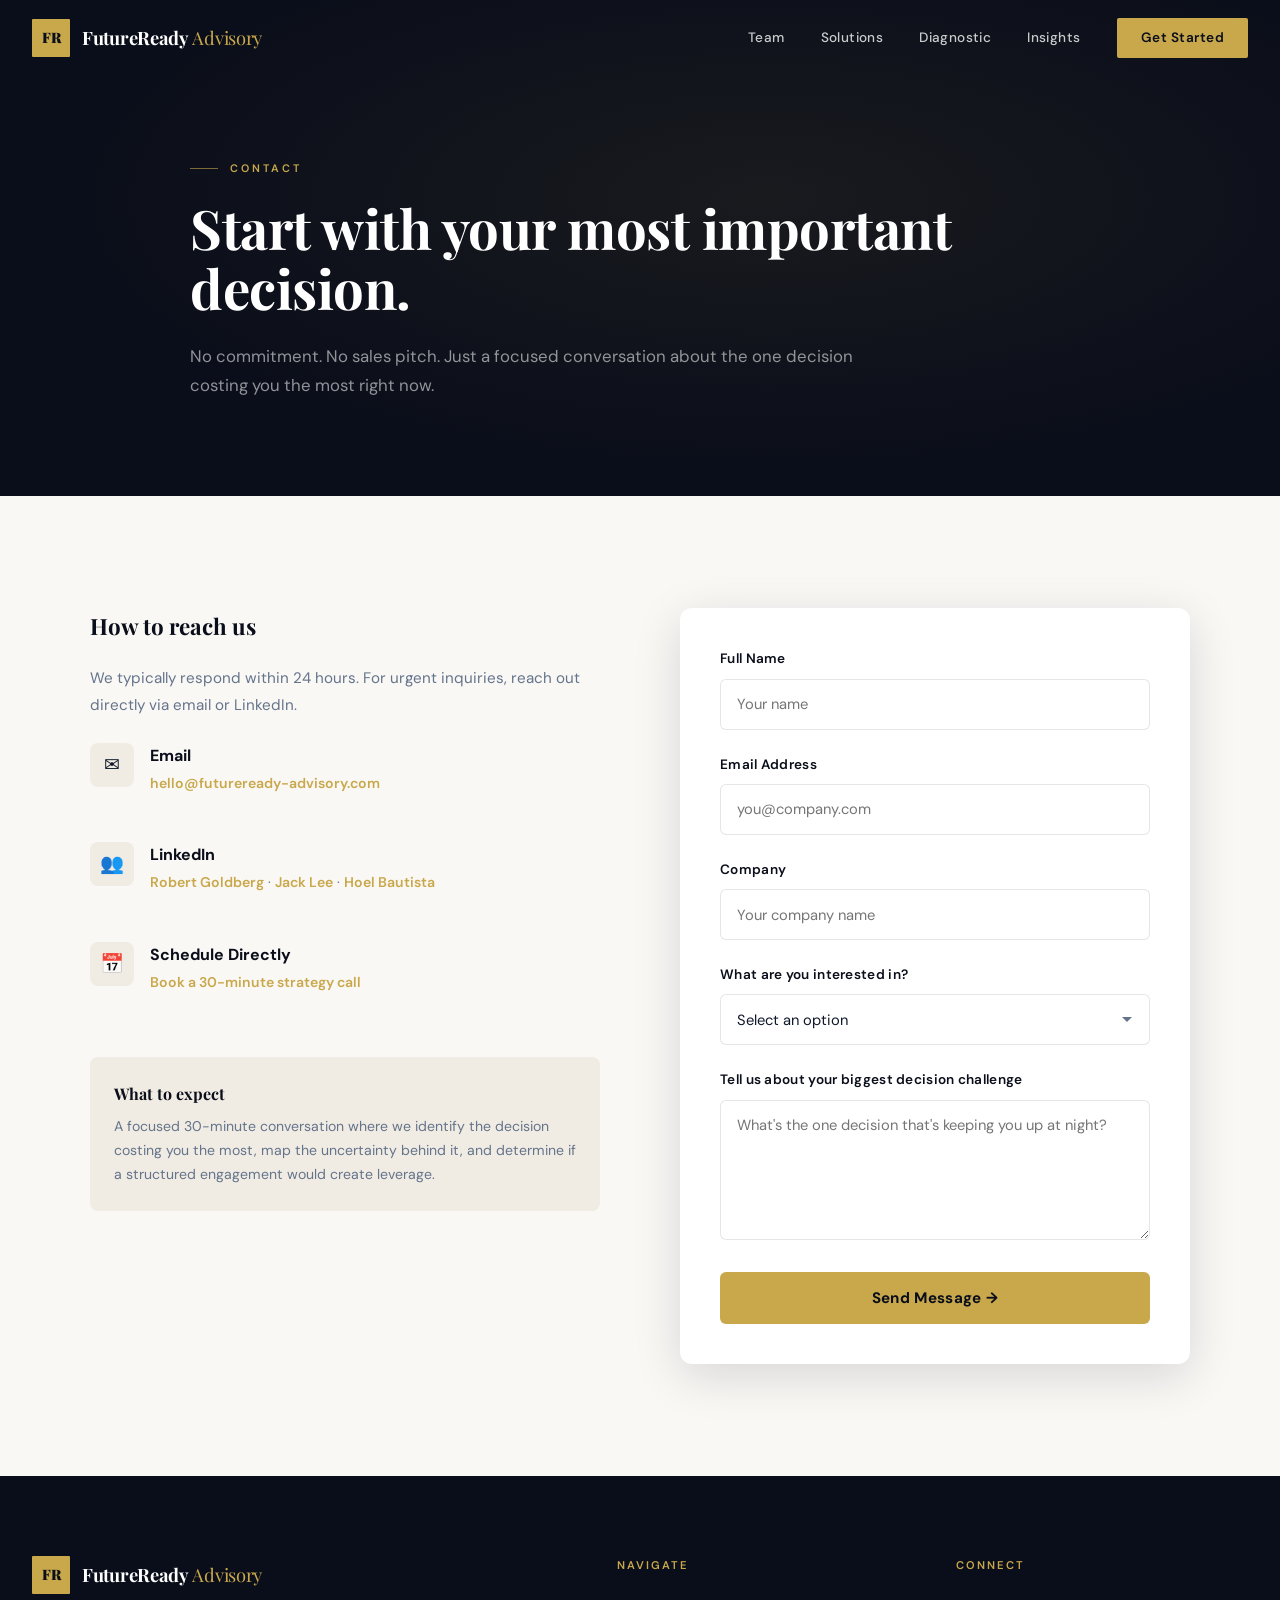
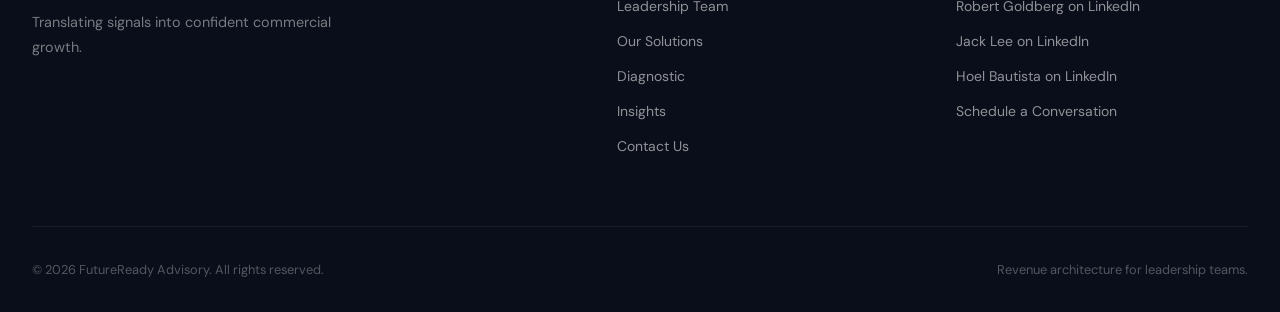
==== contact.html @ de9fce89 "Initial commit: FutureReady Advisory redesign with nova*growth.io aesthetics, AEO/SEO/Agentic optimi" ====
<!DOCTYPE html>
<html lang="en">
<head>
<meta charset="UTF-8">
<meta name="viewport" content="width=device-width,initial-scale=1">
<meta name="theme-color" content="#0a0e1a">
<title>Contact | FutureReady Advisory — Book a Strategy Conversation</title>
<meta name="description" content="Book a free 30-minute strategy conversation with FutureReady Advisory. No commitment, no sales pitch — just focused discussion about your most important decision.">
<meta name="keywords" content="contact FutureReady Advisory, strategy consultation, book a call, revenue architecture, leadership advisory">
<link rel="canonical" href="https://futureready-advisory.vercel.app/contact.html">
<meta property="og:title" content="Contact | FutureReady Advisory">
<meta property="og:description" content="Book a free strategy conversation. No commitment, no sales pitch.">
<meta property="og:url" content="https://futureready-advisory.vercel.app/contact">
<meta property="og:type" content="website">
<meta property="og:site_name" content="FutureReady Advisory">
<meta name="twitter:card" content="summary_large_image">
<link rel="sitemap" type="application/xml" href="sitemap.xml">
<link rel="stylesheet" href="shared.css">
<script type="application/ld+json">
{
  "@context": "https://schema.org",
  "@type": "ContactPage",
  "name": "Contact FutureReady Advisory",
  "description": "Book a free 30-minute strategy conversation with the FutureReady team.",
  "mainEntity": {
    "@type": "Organization",
    "name": "FutureReady Advisory",
    "url": "https://futureready-advisory.vercel.app/",
    "contactPoint": {
      "@type": "ContactPoint",
      "contactType": "Strategy Consultation",
      "availableLanguage": ["English"]
    }
  }
}
</script>
</head>
<body>

<header class="site-header" id="site-header">
  <div class="header-inner">
    <a href="index.html" class="logo" aria-label="FutureReady Advisory Home">
      <span class="logo-mark">FR</span>
      <span class="logo-text">FutureReady<span class="logo-accent"> Advisory</span></span>
    </a>
    <nav class="main-nav" id="main-nav" aria-label="Primary navigation">
      <a href="leadership.html">Team</a>
      <a href="solutions.html">Solutions</a>
      <a href="diagnostic.html">Diagnostic</a>
      <a href="insights.html">Insights</a>
      <a href="contact.html" class="nav-cta">Get Started</a>
    </nav>
    <button class="hamburger" id="hamburger" aria-label="Toggle menu" aria-expanded="false">
      <span></span><span></span><span></span>
    </button>
  </div>
</header>

<style>
.contact-hero{background:var(--navy);padding:10rem 2rem 6rem;position:relative;overflow:hidden}
.contact-hero::before{content:"";position:absolute;inset:0;background:radial-gradient(ellipse at 60% 40%,rgba(201,168,76,.08),transparent 65%)}
.contact-hero-inner{max-width:900px;margin:0 auto;position:relative}
.contact-section{background:var(--cream);padding:7rem 2rem}
.contact-inner{max-width:1100px;margin:0 auto;display:grid;grid-template-columns:1fr 1fr;gap:5rem;align-items:start}
@media(max-width:860px){.contact-inner{grid-template-columns:1fr;gap:4rem}}
.contact-info h3{font-family:"Playfair Display",serif;font-size:1.4rem;color:var(--navy);margin-bottom:1.25rem}
.contact-info p{font-size:.95rem;color:var(--gray);line-height:1.75;margin-bottom:1.5rem}
.contact-method{display:flex;gap:1rem;align-items:flex-start;margin-bottom:1.5rem}
.contact-method-icon{width:44px;height:44px;border-radius:8px;background:var(--cream-dark);display:flex;align-items:center;justify-content:center;font-size:1.2rem;flex-shrink:0}
.contact-method-body h4{font-size:1rem;color:var(--navy);margin-bottom:.25rem}
.contact-method-body p{font-size:.88rem;color:var(--gray);line-height:1.5}
.contact-method-body a{color:var(--gold);text-decoration:none;font-weight:600;transition:color .25s}
.contact-method-body a:hover{color:var(--gold-light)}
.contact-form{background:var(--white);border-radius:12px;padding:2.5rem;box-shadow:var(--shadow-lg)}
.form-group{margin-bottom:1.5rem}
.form-group label{display:block;font-size:.85rem;font-weight:600;color:var(--navy);margin-bottom:.5rem;letter-spacing:.3px}
.form-group input,.form-group textarea,.form-group select{width:100%;padding:.9rem 1rem;border:1.5px solid rgba(10,14,26,.1);border-radius:6px;font-family:'DM Sans',sans-serif;font-size:.92rem;color:var(--text);background:var(--white);transition:border-color .25s,box-shadow .25s}
.form-group input:focus,.form-group textarea:focus,.form-group select:focus{outline:none;border-color:var(--gold);box-shadow:0 0 0 3px rgba(201,168,76,.1)}
.form-group textarea{min-height:140px;resize:vertical}
.form-group select{cursor:pointer;appearance:none;background-image:url("data:image/svg+xml,%3Csvg xmlns='http://www.w3.org/2000/svg' width='12' height='12' viewBox='0 0 12 12'%3E%3Cpath fill='%2364748b' d='M6 8L1 3h10z'/%3E%3C/svg%3E");background-repeat:no-repeat;background-position:right 1rem center}
.form-submit{width:100%;padding:1rem;background:var(--gold);color:var(--navy);border:none;border-radius:6px;font-family:'DM Sans',sans-serif;font-size:.95rem;font-weight:700;cursor:pointer;transition:background .25s,transform .2s,box-shadow .25s;letter-spacing:.3px}
.form-submit:hover{background:var(--gold-light);transform:translateY(-2px);box-shadow:var(--shadow-gold)}
</style>

<section class="contact-hero">
  <div class="contact-hero-inner">
    <div class="section-label">Contact</div>
    <h1 class="section-title light" style="font-size:clamp(2.4rem,4.5vw,3.4rem)">Start with your most important decision.</h1>
    <p class="section-sub light" style="max-width:680px;margin-top:.75rem">No commitment. No sales pitch. Just a focused conversation about the one decision costing you the most right now.</p>
  </div>
</section>

<section class="contact-section">
  <div class="contact-inner">
    <div class="contact-info fade-in">
      <h3>How to reach us</h3>
      <p>We typically respond within 24 hours. For urgent inquiries, reach out directly via email or LinkedIn.</p>

      <div class="contact-method">
        <div class="contact-method-icon">&#9993;</div>
        <div class="contact-method-body">
          <h4>Email</h4>
          <p><a href="mailto:hello@futureready-advisory.com">hello@futureready-advisory.com</a></p>
        </div>
      </div>

      <div class="contact-method">
        <div class="contact-method-icon">&#128101;</div>
        <div class="contact-method-body">
          <h4>LinkedIn</h4>
          <p><a href="https://www.linkedin.com/in/robgoldberg/" target="_blank" rel="noopener">Robert Goldberg</a> &middot; <a href="https://www.linkedin.com/in/jkleemktgii/" target="_blank" rel="noopener">Jack Lee</a> &middot; <a href="https://www.linkedin.com/in/hoelbautista/" target="_blank" rel="noopener">Hoel Bautista</a></p>
        </div>
      </div>

      <div class="contact-method">
        <div class="contact-method-icon">&#128197;</div>
        <div class="contact-method-body">
          <h4>Schedule Directly</h4>
          <p><a href="#" onclick="alert('Calendar integration coming soon. Please use the form or email us directly.');return false">Book a 30-minute strategy call</a></p>
        </div>
      </div>

      <div style="margin-top:2.5rem;padding:1.5rem;background:var(--cream-dark);border-radius:8px">
        <h4 style="font-family:'Playfair Display',serif;color:var(--navy);margin-bottom:.5rem">What to expect</h4>
        <p style="font-size:.88rem;color:var(--gray);line-height:1.7;margin:0">A focused 30-minute conversation where we identify the decision costing you the most, map the uncertainty behind it, and determine if a structured engagement would create leverage.</p>
      </div>
    </div>

    <div class="contact-form fade-in">
      <form id="contact-form" action="#" method="POST">
        <div class="form-group">
          <label for="name">Full Name</label>
          <input type="text" id="name" name="name" placeholder="Your name" required>
        </div>
        <div class="form-group">
          <label for="email">Email Address</label>
          <input type="email" id="email" name="email" placeholder="you@company.com" required>
        </div>
        <div class="form-group">
          <label for="company">Company</label>
          <input type="text" id="company" name="company" placeholder="Your company name">
        </div>
        <div class="form-group">
          <label for="interest">What are you interested in?</label>
          <select id="interest" name="interest" required>
            <option value="">Select an option</option>
            <option value="diagnosis">Strategy Diagnosis ($5,000)</option>
            <option value="architecture">Revenue Architecture ($25,000)</option>
            <option value="advisory">Advisory Partnership ($8,000/mo)</option>
            <option value="conversation">Just exploring — book a call</option>
          </select>
        </div>
        <div class="form-group">
          <label for="message">Tell us about your biggest decision challenge</label>
          <textarea id="message" name="message" placeholder="What's the one decision that's keeping you up at night?"></textarea>
        </div>
        <button type="submit" class="form-submit">Send Message &rarr;</button>
      </form>
    </div>
  </div>
</section>

<script>
document.getElementById('contact-form').addEventListener('submit', function(e) {
  e.preventDefault();
  alert('Thank you for reaching out! We will respond within 24 hours. For faster response, feel free to email us directly at hello@futureready-advisory.com');
});
</script>

<footer class="site-footer">
  <div class="footer-inner">
    <div class="footer-brand">
      <a href="index.html" class="logo">
        <span class="logo-mark">FR</span>
        <span class="logo-text">FutureReady<span class="logo-accent"> Advisory</span></span>
      </a>
      <p>Translating signals into confident commercial growth.</p>
    </div>
    <div class="footer-links">
      <div class="footer-col">
        <h4>Navigate</h4>
        <a href="leadership.html">Leadership Team</a>
        <a href="solutions.html">Our Solutions</a>
        <a href="diagnostic.html">Diagnostic</a>
        <a href="insights.html">Insights</a>
        <a href="contact.html">Contact Us</a>
      </div>
      <div class="footer-col">
        <h4>Connect</h4>
        <a href="https://www.linkedin.com/in/robgoldberg/" target="_blank" rel="noopener">Robert Goldberg on LinkedIn</a>
        <a href="https://www.linkedin.com/in/jkleemktgii/" target="_blank" rel="noopener">Jack Lee on LinkedIn</a>
        <a href="https://www.linkedin.com/in/hoelbautista/" target="_blank" rel="noopener">Hoel Bautista on LinkedIn</a>
        <a href="contact.html">Schedule a Conversation</a>
      </div>
    </div>
  </div>
  <div class="footer-bottom">
    <p>&copy; 2026 FutureReady Advisory. All rights reserved.</p>
    <p>Revenue architecture for leadership teams.</p>
  </div>
</footer>
<script src="shared.js"></script>

</body>
</html>
---- shared.css ----
@import url('https://fonts.googleapis.com/css2?family=Playfair+Display:wght@400;600;700;900&family=DM+Sans:wght@300;400;500;600&display=swap');

*,*::before,*::after{box-sizing:border-box;margin:0;padding:0}

:root{
  --navy:#0a0e1a;
  --navy-mid:#111827;
  --navy-light:#1e293b;
  --gold:#c9a84c;
  --gold-light:#e4c97e;
  --gold-muted:#9a8540;
  --cream:#faf8f5;
  --cream-dark:#f0ebe3;
  --white:#ffffff;
  --gray:#64748b;
  --gray-light:#94a3b8;
  --text:#0f172a;
  --radius:2px;
  --shadow:0 4px 24px rgba(10,14,26,0.08);
  --shadow-lg:0 12px 48px rgba(10,14,26,0.14);
  --shadow-gold:0 8px 32px rgba(201,168,76,0.18);
}

html{scroll-behavior:smooth}
body{font-family:'DM Sans',sans-serif;color:var(--text);background:var(--cream);line-height:1.65;overflow-x:hidden;font-size:16px}

/* ===== HEADER ===== */
.site-header{position:fixed;top:0;left:0;right:0;z-index:100;padding:0 2rem;transition:background .35s ease,box-shadow .35s ease,backdrop-filter .35s ease}
.site-header.scrolled{background:rgba(10,14,26,0.96);backdrop-filter:blur(16px);box-shadow:0 2px 24px rgba(0,0,0,.2)}
.header-inner{max-width:1280px;margin:0 auto;display:flex;align-items:center;justify-content:space-between;height:76px}
.logo{display:flex;align-items:center;gap:12px;text-decoration:none;transition:opacity .2s}
.logo:hover{opacity:.85}
.logo-mark{background:var(--gold);color:var(--navy);font-family:'Playfair Display',serif;font-weight:900;font-size:.9rem;width:38px;height:38px;display:flex;align-items:center;justify-content:center;border-radius:1px;flex-shrink:0;letter-spacing:-.5px}
.logo-text{font-family:'Playfair Display',serif;font-size:1.15rem;font-weight:700;color:var(--white);letter-spacing:-.3px}
.logo-accent{color:var(--gold);font-weight:400}
.main-nav{display:flex;align-items:center;gap:2.25rem}
.main-nav a{color:rgba(255,255,255,.78);text-decoration:none;font-size:.85rem;font-weight:500;letter-spacing:.4px;transition:color .25s;position:relative}
.main-nav a::after{content:'';position:absolute;bottom:-4px;left:0;width:0;height:1.5px;background:var(--gold);transition:width .3s ease}
.main-nav a:hover{color:var(--gold)}
.main-nav a:hover::after{width:100%}
.nav-cta{background:var(--gold)!important;color:var(--navy)!important;padding:.55rem 1.5rem!important;border-radius:var(--radius);font-weight:600!important;letter-spacing:.5px!important}
.nav-cta:hover{background:var(--gold-light)!important;color:var(--navy)!important}
.nav-cta::after{display:none!important}
.hamburger{display:none;flex-direction:column;gap:5px;background:none;border:none;cursor:pointer;padding:4px}
.hamburger span{display:block;width:24px;height:2px;background:var(--white);border-radius:1px;transition:.3s}
@media(max-width:860px){
  .main-nav{display:none;position:fixed;top:76px;left:0;right:0;background:var(--navy);flex-direction:column;align-items:flex-start;padding:1.5rem 2rem;gap:1.25rem;border-top:1px solid rgba(255,255,255,.06)}
  .main-nav.open{display:flex}
  .hamburger{display:flex}
}

/* ===== FOOTER ===== */
.site-footer{background:var(--navy);color:rgba(255,255,255,.65);padding:5rem 2rem 2rem}
.footer-inner{max-width:1280px;margin:0 auto;display:grid;grid-template-columns:1.2fr 1.5fr;gap:5rem;padding-bottom:3.5rem;border-bottom:1px solid rgba(255,255,255,.06)}
@media(max-width:720px){.footer-inner{grid-template-columns:1fr;gap:3rem}}
.footer-brand p{margin-top:1rem;font-size:.9rem;color:rgba(255,255,255,.45);max-width:300px;line-height:1.7}
.footer-brand .logo-text{color:var(--white)}
.footer-links{display:grid;grid-template-columns:1fr 1fr;gap:3rem}
.footer-col h4{color:var(--gold);font-size:.7rem;letter-spacing:2px;text-transform:uppercase;font-weight:600;margin-bottom:1.25rem}
.footer-col a{display:block;color:rgba(255,255,255,.55);text-decoration:none;font-size:.875rem;margin-bottom:.75rem;transition:color .25s}
.footer-col a:hover{color:var(--gold)}
.footer-bottom{max-width:1280px;margin:0 auto;padding-top:2rem;font-size:.8rem;color:rgba(255,255,255,.3);display:flex;justify-content:space-between;align-items:center;flex-wrap:wrap;gap:1rem}
@media(max-width:540px){.footer-bottom{flex-direction:column;text-align:center}}

/* ===== BUTTONS ===== */
.btn-primary{display:inline-flex;align-items:center;gap:.6rem;background:var(--gold);color:var(--navy);padding:.9rem 2.25rem;border-radius:var(--radius);font-weight:700;font-size:.88rem;text-decoration:none;letter-spacing:.4px;transition:background .25s,transform .2s,box-shadow .25s;border:none;cursor:pointer}
.btn-primary:hover{background:var(--gold-light);transform:translateY(-2px);box-shadow:var(--shadow-gold)}
.btn-outline{display:inline-flex;align-items:center;gap:.6rem;background:transparent;color:var(--white);border:1.5px solid rgba(255,255,255,.35);padding:.9rem 2.25rem;border-radius:var(--radius);font-weight:500;font-size:.88rem;text-decoration:none;letter-spacing:.4px;transition:all .25s}
.btn-outline:hover{border-color:var(--gold);color:var(--gold);background:rgba(201,168,76,.06)}
.btn-navy{display:inline-flex;align-items:center;gap:.6rem;background:var(--navy);color:var(--white);padding:.9rem 2.25rem;border-radius:var(--radius);font-weight:700;font-size:.88rem;text-decoration:none;letter-spacing:.4px;transition:background .25s,transform .2s;border:1px solid rgba(255,255,255,.12)}
.btn-navy:hover{background:var(--navy-light);transform:translateY(-2px)}
.btn-cream{display:inline-flex;align-items:center;gap:.6rem;background:var(--cream);color:var(--navy);padding:.9rem 2.25rem;border-radius:var(--radius);font-weight:700;font-size:.88rem;text-decoration:none;letter-spacing:.4px;transition:all .25s}
.btn-cream:hover{background:var(--white);transform:translateY(-2px);box-shadow:var(--shadow)}

/* ===== SECTION UTILITIES ===== */
.section-label{font-size:.68rem;letter-spacing:3px;text-transform:uppercase;color:var(--gold);font-weight:600;margin-bottom:1.25rem;display:flex;align-items:center;gap:.75rem}
.section-label::before{content:'';display:block;width:28px;height:1px;background:var(--gold);opacity:.6}
.section-title{font-family:'Playfair Display',serif;font-size:clamp(2.2rem,5vw,3.6rem);font-weight:700;color:var(--navy);line-height:1.1;margin-bottom:1.5rem;letter-spacing:-.5px}
.section-title.light{color:var(--white)}
.section-sub{font-size:1.05rem;color:var(--gray);line-height:1.75;max-width:580px}
.section-sub.light{color:rgba(255,255,255,.55)}

/* ===== ANIMATIONS ===== */
.fade-in{opacity:0;transform:translateY(24px);transition:opacity .7s ease,transform .7s ease}
.fade-in.visible{opacity:1;transform:none}
.reveal{opacity:0;transform:translateY(30px);transition:opacity .8s ease,transform .8s ease}
.reveal.visible{opacity:1;transform:translateY(0)}

/* ===== CARD HOVER ===== */
.card-hover{transition:transform .3s ease,box-shadow .3s ease,border-color .3s ease}
.card-hover:hover{transform:translateY(-6px);box-shadow:0 20px 56px rgba(10,14,26,.12)}

/* ===== GLASS PANEL ===== */
.glass-panel{background:rgba(255,255,255,.06);backdrop-filter:blur(14px);border:1px solid rgba(255,255,255,.1)}

/* ===== GRID OVERLAY (hero subtle) ===== */
.grid-overlay{position:absolute;inset:0;background-image:linear-gradient(rgba(255,255,255,.015) 1px,transparent 1px),linear-gradient(90deg,rgba(255,255,255,.015) 1px,transparent 1px);background-size:80px 80px;pointer-events:none}

/* ===== PAGE HERO ===== */
.page-hero{background:var(--navy);padding:10rem 2rem 5rem;position:relative;overflow:hidden}
.page-hero::before{content:'';position:absolute;inset:0;background:radial-gradient(ellipse at 70% 50%,rgba(201,168,76,.07),transparent 70%)}
.page-hero-inner{max-width:1280px;margin:0 auto;position:relative}

/* ===== SCROLLBAR ===== */
::-webkit-scrollbar{width:8px}
::-webkit-scrollbar-track{background:var(--cream-dark)}
::-webkit-scrollbar-thumb{background:var(--gold-muted);border-radius:4px}
::-webkit-scrollbar-thumb:hover{background:var(--gold)}

/* ===== SELECTION ===== */
::selection{background:rgba(201,168,76,.25);color:var(--navy)}
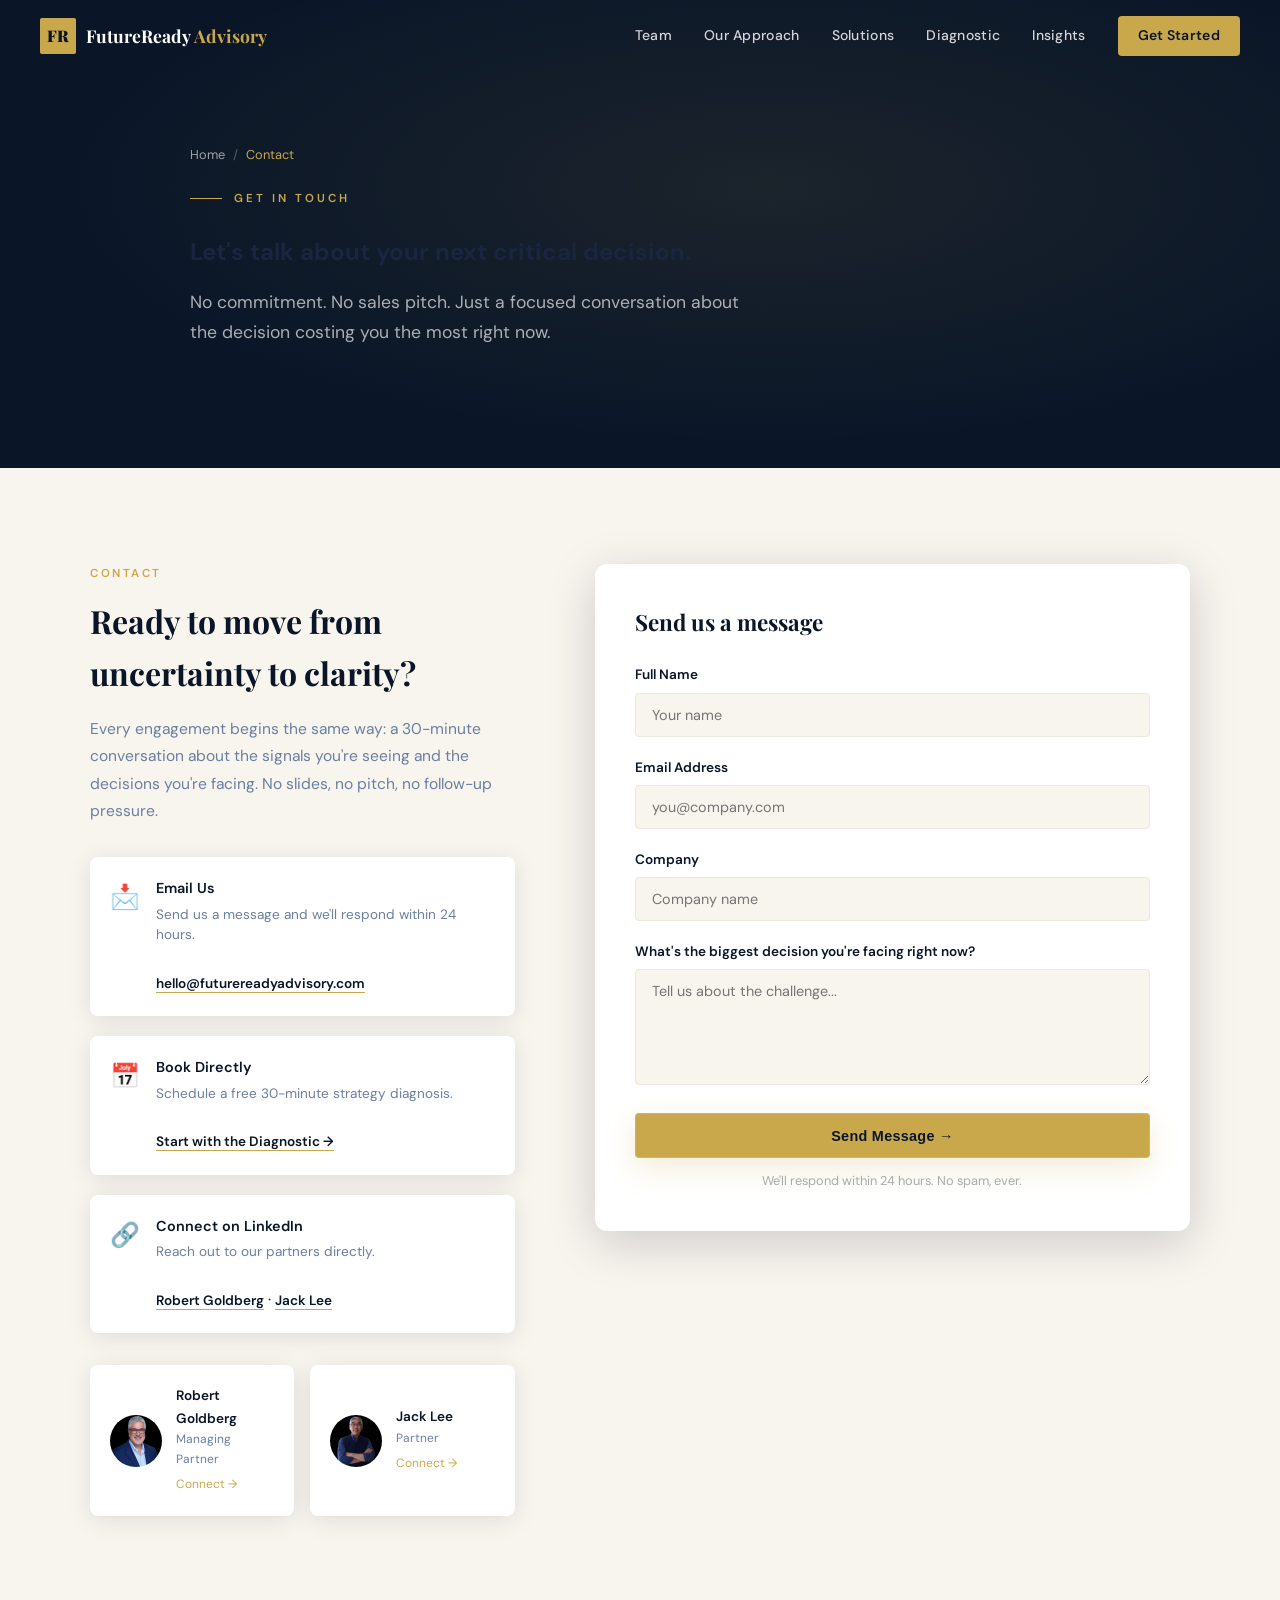
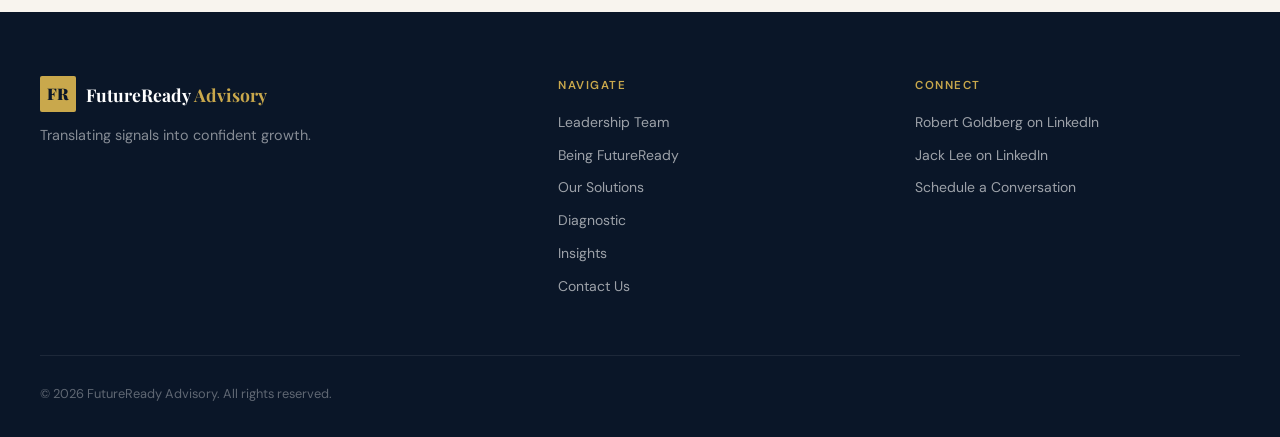
==== commit 2cb3431a: "Initial enhanced site with AEO/SEO optimization" ====
--- a/contact.html
+++ b/contact.html
@@ -3,183 +3,148 @@
 <head>
 <meta charset="UTF-8">
 <meta name="viewport" content="width=device-width,initial-scale=1">
-<meta name="theme-color" content="#0a0e1a">
-<title>Contact | FutureReady Advisory — Book a Strategy Conversation</title>
-<meta name="description" content="Book a free 30-minute strategy conversation with FutureReady Advisory. No commitment, no sales pitch — just focused discussion about your most important decision.">
-<meta name="keywords" content="contact FutureReady Advisory, strategy consultation, book a call, revenue architecture, leadership advisory">
-<link rel="canonical" href="https://futureready-advisory.vercel.app/contact.html">
-<meta property="og:title" content="Contact | FutureReady Advisory">
-<meta property="og:description" content="Book a free strategy conversation. No commitment, no sales pitch.">
-<meta property="og:url" content="https://futureready-advisory.vercel.app/contact">
+<meta name="theme-color" content="#0a1628">
+<title>Contact Us | FutureReady Advisory</title>
+<meta name="description" content="Contact FutureReady Advisory. Schedule a free 30-minute strategy diagnosis or reach out to Robert Goldberg and Jack Lee directly.">
+<meta name="keywords" content="contact FutureReady Advisory, schedule strategy call, strategic advisory consultation">
+<link rel="canonical" href="https://futurereadyadvisory.com/contact/">
+<meta name="robots" content="index, follow">
 <meta property="og:type" content="website">
+<meta property="og:title" content="Contact Us | FutureReady Advisory">
+<meta property="og:description" content="Schedule a free strategy diagnosis or reach out to the FutureReady team.">
+<meta property="og:url" content="https://futurereadyadvisory.com/contact/">
 <meta property="og:site_name" content="FutureReady Advisory">
 <meta name="twitter:card" content="summary_large_image">
-<link rel="sitemap" type="application/xml" href="sitemap.xml">
 <link rel="stylesheet" href="shared.css">
-<script type="application/ld+json">
-{
-  "@context": "https://schema.org",
-  "@type": "ContactPage",
-  "name": "Contact FutureReady Advisory",
-  "description": "Book a free 30-minute strategy conversation with the FutureReady team.",
-  "mainEntity": {
-    "@type": "Organization",
-    "name": "FutureReady Advisory",
-    "url": "https://futureready-advisory.vercel.app/",
-    "contactPoint": {
-      "@type": "ContactPoint",
-      "contactType": "Strategy Consultation",
-      "availableLanguage": ["English"]
-    }
-  }
-}
-</script>
 </head>
 <body>
-
+<a href="#main" class="skip-link">Skip to main content</a>
 <header class="site-header" id="site-header">
   <div class="header-inner">
-    <a href="index.html" class="logo" aria-label="FutureReady Advisory Home">
+    <a href="index.html" class="logo" aria-label="FutureReady Advisory — Home">
       <span class="logo-mark">FR</span>
       <span class="logo-text">FutureReady<span class="logo-accent"> Advisory</span></span>
     </a>
-    <nav class="main-nav" id="main-nav" aria-label="Primary navigation">
+    <nav class="main-nav" id="main-nav" aria-label="Main navigation">
       <a href="leadership.html">Team</a>
+      <a href="being-futureready.html">Our Approach</a>
       <a href="solutions.html">Solutions</a>
       <a href="diagnostic.html">Diagnostic</a>
       <a href="insights.html">Insights</a>
-      <a href="contact.html" class="nav-cta">Get Started</a>
+      <a href="contact.html" class="nav-cta" aria-current="page">Get Started</a>
     </nav>
-    <button class="hamburger" id="hamburger" aria-label="Toggle menu" aria-expanded="false">
+    <button class="hamburger" id="hamburger" aria-label="Toggle menu">
       <span></span><span></span><span></span>
     </button>
   </div>
 </header>
 
-<style>
-.contact-hero{background:var(--navy);padding:10rem 2rem 6rem;position:relative;overflow:hidden}
-.contact-hero::before{content:"";position:absolute;inset:0;background:radial-gradient(ellipse at 60% 40%,rgba(201,168,76,.08),transparent 65%)}
-.contact-hero-inner{max-width:900px;margin:0 auto;position:relative}
-.contact-section{background:var(--cream);padding:7rem 2rem}
-.contact-inner{max-width:1100px;margin:0 auto;display:grid;grid-template-columns:1fr 1fr;gap:5rem;align-items:start}
-@media(max-width:860px){.contact-inner{grid-template-columns:1fr;gap:4rem}}
-.contact-info h3{font-family:"Playfair Display",serif;font-size:1.4rem;color:var(--navy);margin-bottom:1.25rem}
-.contact-info p{font-size:.95rem;color:var(--gray);line-height:1.75;margin-bottom:1.5rem}
-.contact-method{display:flex;gap:1rem;align-items:flex-start;margin-bottom:1.5rem}
-.contact-method-icon{width:44px;height:44px;border-radius:8px;background:var(--cream-dark);display:flex;align-items:center;justify-content:center;font-size:1.2rem;flex-shrink:0}
-.contact-method-body h4{font-size:1rem;color:var(--navy);margin-bottom:.25rem}
-.contact-method-body p{font-size:.88rem;color:var(--gray);line-height:1.5}
-.contact-method-body a{color:var(--gold);text-decoration:none;font-weight:600;transition:color .25s}
-.contact-method-body a:hover{color:var(--gold-light)}
-.contact-form{background:var(--white);border-radius:12px;padding:2.5rem;box-shadow:var(--shadow-lg)}
-.form-group{margin-bottom:1.5rem}
-.form-group label{display:block;font-size:.85rem;font-weight:600;color:var(--navy);margin-bottom:.5rem;letter-spacing:.3px}
-.form-group input,.form-group textarea,.form-group select{width:100%;padding:.9rem 1rem;border:1.5px solid rgba(10,14,26,.1);border-radius:6px;font-family:'DM Sans',sans-serif;font-size:.92rem;color:var(--text);background:var(--white);transition:border-color .25s,box-shadow .25s}
-.form-group input:focus,.form-group textarea:focus,.form-group select:focus{outline:none;border-color:var(--gold);box-shadow:0 0 0 3px rgba(201,168,76,.1)}
-.form-group textarea{min-height:140px;resize:vertical}
-.form-group select{cursor:pointer;appearance:none;background-image:url("data:image/svg+xml,%3Csvg xmlns='http://www.w3.org/2000/svg' width='12' height='12' viewBox='0 0 12 12'%3E%3Cpath fill='%2364748b' d='M6 8L1 3h10z'/%3E%3C/svg%3E");background-repeat:no-repeat;background-position:right 1rem center}
-.form-submit{width:100%;padding:1rem;background:var(--gold);color:var(--navy);border:none;border-radius:6px;font-family:'DM Sans',sans-serif;font-size:.95rem;font-weight:700;cursor:pointer;transition:background .25s,transform .2s,box-shadow .25s;letter-spacing:.3px}
-.form-submit:hover{background:var(--gold-light);transform:translateY(-2px);box-shadow:var(--shadow-gold)}
-</style>
-
-<section class="contact-hero">
+<main id="main">
+<section class="contact-hero" aria-label="Page header">
   <div class="contact-hero-inner">
-    <div class="section-label">Contact</div>
-    <h1 class="section-title light" style="font-size:clamp(2.4rem,4.5vw,3.4rem)">Start with your most important decision.</h1>
-    <p class="section-sub light" style="max-width:680px;margin-top:.75rem">No commitment. No sales pitch. Just a focused conversation about the one decision costing you the most right now.</p>
+    <nav class="breadcrumbs" aria-label="Breadcrumb">
+      <a href="index.html">Home</a>
+      <span class="sep">/</span>
+      <span class="current">Contact</span>
+    </nav>
+    <div class="eyebrow">Get In Touch</div>
+    <h1>Let's talk about your next critical decision.</h1>
+    <p class="hero-sub" style="margin-top:1rem">No commitment. No sales pitch. Just a focused conversation about the decision costing you the most right now.</p>
   </div>
 </section>
 
-<section class="contact-section">
+<section class="contact-section" aria-label="Contact form and information">
   <div class="contact-inner">
     <div class="contact-info fade-in">
-      <h3>How to reach us</h3>
-      <p>We typically respond within 24 hours. For urgent inquiries, reach out directly via email or LinkedIn.</p>
-
-      <div class="contact-method">
-        <div class="contact-method-icon">&#9993;</div>
-        <div class="contact-method-body">
-          <h4>Email</h4>
-          <p><a href="mailto:hello@futureready-advisory.com">hello@futureready-advisory.com</a></p>
-        </div>
-      </div>
-
-      <div class="contact-method">
-        <div class="contact-method-icon">&#128101;</div>
-        <div class="contact-method-body">
-          <h4>LinkedIn</h4>
-          <p><a href="https://www.linkedin.com/in/robgoldberg/" target="_blank" rel="noopener">Robert Goldberg</a> &middot; <a href="https://www.linkedin.com/in/jkleemktgii/" target="_blank" rel="noopener">Jack Lee</a> &middot; <a href="https://www.linkedin.com/in/hoelbautista/" target="_blank" rel="noopener">Hoel Bautista</a></p>
-        </div>
-      </div>
-
-      <div class="contact-method">
-        <div class="contact-method-icon">&#128197;</div>
-        <div class="contact-method-body">
-          <h4>Schedule Directly</h4>
-          <p><a href="#" onclick="alert('Calendar integration coming soon. Please use the form or email us directly.');return false">Book a 30-minute strategy call</a></p>
-        </div>
-      </div>
-
-      <div style="margin-top:2.5rem;padding:1.5rem;background:var(--cream-dark);border-radius:8px">
-        <h4 style="font-family:'Playfair Display',serif;color:var(--navy);margin-bottom:.5rem">What to expect</h4>
-        <p style="font-size:.88rem;color:var(--gray);line-height:1.7;margin:0">A focused 30-minute conversation where we identify the decision costing you the most, map the uncertainty behind it, and determine if a structured engagement would create leverage.</p>
-      </div>
-    </div>
-
-    <div class="contact-form fade-in">
-      <form id="contact-form" action="#" method="POST">
+      <div class="section-label">Contact</div>
+      <h2>Ready to move from uncertainty to clarity?</h2>
+      <p>Every engagement begins the same way: a 30-minute conversation about the signals you're seeing and the decisions you're facing. No slides, no pitch, no follow-up pressure.</p>
+      <div class="contact-methods">
+        <div class="contact-method">
+          <div class="contact-method-icon" aria-hidden="true">📩</div>
+          <div>
+            <h4>Email Us</h4>
+            <p>Send us a message and we'll respond within 24 hours.</p>
+            <a href="mailto:hello@futurereadyadvisory.com">hello@futurereadyadvisory.com</a>
+          </div>
+        </div>
+        <div class="contact-method">
+          <div class="contact-method-icon" aria-hidden="true">📅</div>
+          <div>
+            <h4>Book Directly</h4>
+            <p>Schedule a free 30-minute strategy diagnosis.</p>
+            <a href="diagnostic.html">Start with the Diagnostic →</a>
+          </div>
+        </div>
+        <div class="contact-method">
+          <div class="contact-method-icon" aria-hidden="true">🔗</div>
+          <div>
+            <h4>Connect on LinkedIn</h4>
+            <p>Reach out to our partners directly.</p>
+            <a href="https://www.linkedin.com/in/robgoldberg/" target="_blank" rel="noopener">Robert Goldberg</a> · <a href="https://www.linkedin.com/in/jkleemktgii/" target="_blank" rel="noopener">Jack Lee</a>
+          </div>
+        </div>
+      </div>
+      <div class="team-contact">
+        <div class="team-contact-card">
+          <img src="img/rob.jpg" alt="Robert Goldberg" loading="lazy">
+          <div>
+            <div style="font-weight:600;font-size:.85rem;color:var(--navy)">Robert Goldberg</div>
+            <div style="font-size:.75rem;color:var(--gray)">Managing Partner</div>
+            <a href="https://www.linkedin.com/in/robgoldberg/" target="_blank" rel="noopener" style="font-size:.75rem;color:var(--gold);text-decoration:none">Connect →</a>
+          </div>
+        </div>
+        <div class="team-contact-card">
+          <img src="img/jack.jpg" alt="Jack Lee" loading="lazy">
+          <div>
+            <div style="font-weight:600;font-size:.85rem;color:var(--navy)">Jack Lee</div>
+            <div style="font-size:.75rem;color:var(--gray)">Partner</div>
+            <a href="https://www.linkedin.com/in/jkleemktgii/" target="_blank" rel="noopener" style="font-size:.75rem;color:var(--gold);text-decoration:none">Connect →</a>
+          </div>
+        </div>
+      </div>
+    </div>
+    <div class="contact-form-wrap fade-in">
+      <form class="contact-form" id="contactForm" action="#" method="POST" aria-label="Contact form">
+        <h3 style="font-family:'Playfair Display',serif;font-size:1.4rem;color:var(--navy);margin-bottom:1.5rem">Send us a message</h3>
         <div class="form-group">
           <label for="name">Full Name</label>
-          <input type="text" id="name" name="name" placeholder="Your name" required>
+          <input type="text" id="name" name="name" required placeholder="Your name">
         </div>
         <div class="form-group">
           <label for="email">Email Address</label>
-          <input type="email" id="email" name="email" placeholder="you@company.com" required>
+          <input type="email" id="email" name="email" required placeholder="you@company.com">
         </div>
         <div class="form-group">
           <label for="company">Company</label>
-          <input type="text" id="company" name="company" placeholder="Your company name">
-        </div>
-        <div class="form-group">
-          <label for="interest">What are you interested in?</label>
-          <select id="interest" name="interest" required>
-            <option value="">Select an option</option>
-            <option value="diagnosis">Strategy Diagnosis ($5,000)</option>
-            <option value="architecture">Revenue Architecture ($25,000)</option>
-            <option value="advisory">Advisory Partnership ($8,000/mo)</option>
-            <option value="conversation">Just exploring — book a call</option>
-          </select>
-        </div>
-        <div class="form-group">
-          <label for="message">Tell us about your biggest decision challenge</label>
-          <textarea id="message" name="message" placeholder="What's the one decision that's keeping you up at night?"></textarea>
-        </div>
-        <button type="submit" class="form-submit">Send Message &rarr;</button>
+          <input type="text" id="company" name="company" placeholder="Company name">
+        </div>
+        <div class="form-group">
+          <label for="message">What's the biggest decision you're facing right now?</label>
+          <textarea id="message" name="message" rows="5" required placeholder="Tell us about the challenge..."></textarea>
+        </div>
+        <button type="submit" class="btn-primary" style="width:100%;justify-content:center">Send Message →</button>
+        <p style="margin-top:.75rem;font-size:.8rem;color:#aaa;text-align:center">We'll respond within 24 hours. No spam, ever.</p>
       </form>
     </div>
   </div>
 </section>
-
-<script>
-document.getElementById('contact-form').addEventListener('submit', function(e) {
-  e.preventDefault();
-  alert('Thank you for reaching out! We will respond within 24 hours. For faster response, feel free to email us directly at hello@futureready-advisory.com');
-});
-</script>
+</main>
 
 <footer class="site-footer">
   <div class="footer-inner">
     <div class="footer-brand">
-      <a href="index.html" class="logo">
+      <a href="index.html" class="logo" aria-label="FutureReady Advisory — Home">
         <span class="logo-mark">FR</span>
         <span class="logo-text">FutureReady<span class="logo-accent"> Advisory</span></span>
       </a>
-      <p>Translating signals into confident commercial growth.</p>
+      <p>Translating signals into confident growth.</p>
     </div>
     <div class="footer-links">
       <div class="footer-col">
         <h4>Navigate</h4>
         <a href="leadership.html">Leadership Team</a>
+        <a href="being-futureready.html">Being FutureReady</a>
         <a href="solutions.html">Our Solutions</a>
         <a href="diagnostic.html">Diagnostic</a>
         <a href="insights.html">Insights</a>
@@ -189,17 +154,48 @@
         <h4>Connect</h4>
         <a href="https://www.linkedin.com/in/robgoldberg/" target="_blank" rel="noopener">Robert Goldberg on LinkedIn</a>
         <a href="https://www.linkedin.com/in/jkleemktgii/" target="_blank" rel="noopener">Jack Lee on LinkedIn</a>
-        <a href="https://www.linkedin.com/in/hoelbautista/" target="_blank" rel="noopener">Hoel Bautista on LinkedIn</a>
         <a href="contact.html">Schedule a Conversation</a>
       </div>
     </div>
   </div>
   <div class="footer-bottom">
-    <p>&copy; 2026 FutureReady Advisory. All rights reserved.</p>
-    <p>Revenue architecture for leadership teams.</p>
+    <p>© 2026 FutureReady Advisory. All rights reserved.</p>
   </div>
 </footer>
 <script src="shared.js"></script>
 
+<style>
+.contact-hero{background:var(--navy);padding:9rem 2rem 5rem;position:relative;overflow:hidden}
+.contact-hero::before{content:"";position:absolute;inset:0;background:radial-gradient(ellipse at 60% 40%,rgba(201,168,76,.09),transparent 65%)}
+.contact-hero-inner{max-width:900px;margin:0 auto;position:relative}
+.contact-section{background:var(--cream);padding:6rem 2rem}
+.contact-inner{max-width:1100px;margin:0 auto;display:grid;grid-template-columns:1fr 1.4fr;gap:5rem;align-items:start}
+@media(max-width:768px){.contact-inner{grid-template-columns:1fr;gap:3rem}}
+.contact-info .section-label{margin-bottom:.75rem}
+.contact-info h2{font-family:"Playfair Display",serif;font-size:2rem;color:var(--navy);margin-bottom:1rem}
+.contact-info p{color:var(--gray);line-height:1.75;font-size:.975rem;margin-bottom:1.5rem}
+.contact-methods{display:flex;flex-direction:column;gap:1.25rem;margin:2rem 0}
+.contact-method{display:flex;gap:1rem;align-items:flex-start;padding:1.25rem;background:var(--white);border-radius:8px;box-shadow:var(--shadow)}
+.contact-method-icon{font-size:1.5rem;flex-shrink:0}
+.contact-method h4{font-weight:600;color:var(--navy);font-size:.9rem;margin-bottom:.25rem}
+.contact-method p{font-size:.85rem;color:var(--gray);line-height:1.5}
+.contact-method a{font-size:.85rem;color:var(--navy);font-weight:600;text-decoration:none;border-bottom:1px solid var(--gold)}
+.team-contact{display:grid;grid-template-columns:1fr 1fr;gap:1rem;margin-top:2rem}
+@media(max-width:400px){.team-contact{grid-template-columns:1fr}}
+.team-contact-card{background:var(--white);border-radius:8px;padding:1.25rem;box-shadow:var(--shadow);display:flex;gap:.875rem;align-items:center}
+.team-contact-card img{width:52px;height:52px;border-radius:50%;object-fit:cover;object-position:center top;flex-shrink:0}
+.contact-form-wrap{background:var(--white);border-radius:12px;padding:2.5rem;box-shadow:var(--shadow-lg)}
+.form-group{margin-bottom:1.25rem}
+.form-group label{display:block;font-weight:600;font-size:.85rem;color:var(--navy);margin-bottom:.35rem}
+.form-group input,.form-group textarea{width:100%;padding:.75rem 1rem;border:1.5px solid var(--cream-dark);border-radius:var(--radius);font-family:'DM Sans',sans-serif;font-size:.9rem;color:var(--text);transition:border-color .2s;background:var(--cream)}
+.form-group input:focus,.form-group textarea:focus{outline:none;border-color:var(--gold)}
+</style>
+
+<script>
+document.getElementById('contactForm').addEventListener('submit', function(e) {
+  e.preventDefault();
+  alert('Thank you for reaching out! We\'ll respond within 24 hours. In the meantime, try the free Strategy Diagnostic: futuradvisory.com/diagnostic');
+});
+</script>
 </body>
 </html>
--- a/shared.css
+++ b/shared.css
@@ -1,111 +1,200 @@
+/* ========================================
+   FutureReady Advisory — Enhanced Styles
+   Includes original + SEO/AEO additions
+   ======================================== */
+
 @import url('https://fonts.googleapis.com/css2?family=Playfair+Display:wght@400;600;700;900&family=DM+Sans:wght@300;400;500;600&display=swap');
 
 *,*::before,*::after{box-sizing:border-box;margin:0;padding:0}
-
 :root{
-  --navy:#0a0e1a;
-  --navy-mid:#111827;
-  --navy-light:#1e293b;
+  --navy:#0a1628;
+  --navy-mid:#112040;
+  --navy-light:#1a3260;
   --gold:#c9a84c;
   --gold-light:#e4c97e;
-  --gold-muted:#9a8540;
-  --cream:#faf8f5;
-  --cream-dark:#f0ebe3;
+  --cream:#f8f4ee;
+  --cream-dark:#ede8df;
   --white:#ffffff;
-  --gray:#64748b;
-  --gray-light:#94a3b8;
-  --text:#0f172a;
-  --radius:2px;
-  --shadow:0 4px 24px rgba(10,14,26,0.08);
-  --shadow-lg:0 12px 48px rgba(10,14,26,0.14);
-  --shadow-gold:0 8px 32px rgba(201,168,76,0.18);
-}
-
+  --gray:#6b7fa0;
+  --text:#1a2540;
+  --radius:4px;
+  --shadow:0 4px 24px rgba(10,22,40,0.1);
+  --shadow-lg:0 12px 48px rgba(10,22,40,0.18);
+  --accent-glow: rgba(201,168,76,.28);
+  --glass: rgba(255,255,255,.06);
+}
 html{scroll-behavior:smooth}
-body{font-family:'DM Sans',sans-serif;color:var(--text);background:var(--cream);line-height:1.65;overflow-x:hidden;font-size:16px}
-
-/* ===== HEADER ===== */
-.site-header{position:fixed;top:0;left:0;right:0;z-index:100;padding:0 2rem;transition:background .35s ease,box-shadow .35s ease,backdrop-filter .35s ease}
-.site-header.scrolled{background:rgba(10,14,26,0.96);backdrop-filter:blur(16px);box-shadow:0 2px 24px rgba(0,0,0,.2)}
-.header-inner{max-width:1280px;margin:0 auto;display:flex;align-items:center;justify-content:space-between;height:76px}
-.logo{display:flex;align-items:center;gap:12px;text-decoration:none;transition:opacity .2s}
-.logo:hover{opacity:.85}
-.logo-mark{background:var(--gold);color:var(--navy);font-family:'Playfair Display',serif;font-weight:900;font-size:.9rem;width:38px;height:38px;display:flex;align-items:center;justify-content:center;border-radius:1px;flex-shrink:0;letter-spacing:-.5px}
-.logo-text{font-family:'Playfair Display',serif;font-size:1.15rem;font-weight:700;color:var(--white);letter-spacing:-.3px}
-.logo-accent{color:var(--gold);font-weight:400}
-.main-nav{display:flex;align-items:center;gap:2.25rem}
-.main-nav a{color:rgba(255,255,255,.78);text-decoration:none;font-size:.85rem;font-weight:500;letter-spacing:.4px;transition:color .25s;position:relative}
-.main-nav a::after{content:'';position:absolute;bottom:-4px;left:0;width:0;height:1.5px;background:var(--gold);transition:width .3s ease}
+body{font-family:'DM Sans',sans-serif;color:var(--text);background:
+  radial-gradient(circle at top right, rgba(201,168,76,.08), transparent 28%),
+  linear-gradient(to bottom, #f8f4ee, #f2ede4);
+  line-height:1.65;overflow-x:hidden}
+
+/* Skip link for accessibility */
+.skip-link {
+  position: absolute;
+  top: -100%;
+  left: 1rem;
+  background: var(--gold);
+  color: var(--navy);
+  padding: .5rem 1rem;
+  z-index: 200;
+  font-weight: 700;
+  border-radius: 0 0 var(--radius) var(--radius);
+  text-decoration: none;
+}
+.skip-link:focus { top: 0; }
+
+/* HEADER */
+.site-header{position:fixed;top:0;left:0;right:0;z-index:100;padding:0 2rem;transition:background .3s,box-shadow .3s}
+.site-header.scrolled{background:rgba(10,22,40,0.97);backdrop-filter:blur(12px);box-shadow:0 2px 20px rgba(0,0,0,.25)}
+.header-inner{max-width:1200px;margin:0 auto;display:flex;align-items:center;justify-content:space-between;height:72px}
+.logo{display:flex;align-items:center;gap:10px;text-decoration:none}
+.logo-mark{background:var(--gold);color:var(--navy);font-family:'Playfair Display',serif;font-weight:900;font-size:1rem;width:36px;height:36px;display:flex;align-items:center;justify-content:center;border-radius:2px;flex-shrink:0}
+.logo-text{font-family:'Playfair Display',serif;font-size:1.1rem;font-weight:700;color:var(--white)}
+.logo-accent{color:var(--gold)}
+.main-nav{display:flex;align-items:center;gap:2rem}
+.main-nav a{color:rgba(255,255,255,.82);text-decoration:none;font-size:.875rem;font-weight:500;letter-spacing:.3px;transition:color .2s}
 .main-nav a:hover{color:var(--gold)}
-.main-nav a:hover::after{width:100%}
-.nav-cta{background:var(--gold)!important;color:var(--navy)!important;padding:.55rem 1.5rem!important;border-radius:var(--radius);font-weight:600!important;letter-spacing:.5px!important}
-.nav-cta:hover{background:var(--gold-light)!important;color:var(--navy)!important}
-.nav-cta::after{display:none!important}
+.nav-cta{background:var(--gold)!important;color:var(--navy)!important;padding:.5rem 1.25rem!important;border-radius:var(--radius);font-weight:600!important}
+.nav-cta:hover{background:var(--gold-light)!important}
 .hamburger{display:none;flex-direction:column;gap:5px;background:none;border:none;cursor:pointer;padding:4px}
-.hamburger span{display:block;width:24px;height:2px;background:var(--white);border-radius:1px;transition:.3s}
-@media(max-width:860px){
-  .main-nav{display:none;position:fixed;top:76px;left:0;right:0;background:var(--navy);flex-direction:column;align-items:flex-start;padding:1.5rem 2rem;gap:1.25rem;border-top:1px solid rgba(255,255,255,.06)}
+.hamburger span{display:block;width:24px;height:2px;background:var(--white);border-radius:2px;transition:.3s}
+@media(max-width:768px){
+  .main-nav{display:none;position:fixed;top:72px;left:0;right:0;background:var(--navy);flex-direction:column;align-items:flex-start;padding:1.5rem 2rem;gap:1.25rem;border-top:1px solid rgba(255,255,255,.08)}
   .main-nav.open{display:flex}
   .hamburger{display:flex}
 }
 
-/* ===== FOOTER ===== */
-.site-footer{background:var(--navy);color:rgba(255,255,255,.65);padding:5rem 2rem 2rem}
-.footer-inner{max-width:1280px;margin:0 auto;display:grid;grid-template-columns:1.2fr 1.5fr;gap:5rem;padding-bottom:3.5rem;border-bottom:1px solid rgba(255,255,255,.06)}
-@media(max-width:720px){.footer-inner{grid-template-columns:1fr;gap:3rem}}
-.footer-brand p{margin-top:1rem;font-size:.9rem;color:rgba(255,255,255,.45);max-width:300px;line-height:1.7}
+/* FOOTER */
+.site-footer{background:var(--navy);color:rgba(255,255,255,.7);padding:4rem 2rem 2rem}
+.footer-inner{max-width:1200px;margin:0 auto;display:grid;grid-template-columns:1fr 1.5fr;gap:4rem;padding-bottom:3rem;border-bottom:1px solid rgba(255,255,255,.08)}
+@media(max-width:640px){.footer-inner{grid-template-columns:1fr;gap:2.5rem}}
+.footer-brand p{margin-top:.75rem;font-size:.9rem;color:rgba(255,255,255,.5);max-width:280px}
 .footer-brand .logo-text{color:var(--white)}
-.footer-links{display:grid;grid-template-columns:1fr 1fr;gap:3rem}
-.footer-col h4{color:var(--gold);font-size:.7rem;letter-spacing:2px;text-transform:uppercase;font-weight:600;margin-bottom:1.25rem}
-.footer-col a{display:block;color:rgba(255,255,255,.55);text-decoration:none;font-size:.875rem;margin-bottom:.75rem;transition:color .25s}
+.footer-links{display:grid;grid-template-columns:1fr 1fr;gap:2rem}
+.footer-col h4{color:var(--gold);font-size:.72rem;letter-spacing:1.5px;text-transform:uppercase;font-weight:600;margin-bottom:1rem}
+.footer-col a{display:block;color:rgba(255,255,255,.6);text-decoration:none;font-size:.875rem;margin-bottom:.6rem;transition:color .2s}
 .footer-col a:hover{color:var(--gold)}
-.footer-bottom{max-width:1280px;margin:0 auto;padding-top:2rem;font-size:.8rem;color:rgba(255,255,255,.3);display:flex;justify-content:space-between;align-items:center;flex-wrap:wrap;gap:1rem}
-@media(max-width:540px){.footer-bottom{flex-direction:column;text-align:center}}
-
-/* ===== BUTTONS ===== */
-.btn-primary{display:inline-flex;align-items:center;gap:.6rem;background:var(--gold);color:var(--navy);padding:.9rem 2.25rem;border-radius:var(--radius);font-weight:700;font-size:.88rem;text-decoration:none;letter-spacing:.4px;transition:background .25s,transform .2s,box-shadow .25s;border:none;cursor:pointer}
-.btn-primary:hover{background:var(--gold-light);transform:translateY(-2px);box-shadow:var(--shadow-gold)}
-.btn-outline{display:inline-flex;align-items:center;gap:.6rem;background:transparent;color:var(--white);border:1.5px solid rgba(255,255,255,.35);padding:.9rem 2.25rem;border-radius:var(--radius);font-weight:500;font-size:.88rem;text-decoration:none;letter-spacing:.4px;transition:all .25s}
-.btn-outline:hover{border-color:var(--gold);color:var(--gold);background:rgba(201,168,76,.06)}
-.btn-navy{display:inline-flex;align-items:center;gap:.6rem;background:var(--navy);color:var(--white);padding:.9rem 2.25rem;border-radius:var(--radius);font-weight:700;font-size:.88rem;text-decoration:none;letter-spacing:.4px;transition:background .25s,transform .2s;border:1px solid rgba(255,255,255,.12)}
+.footer-bottom{max-width:1200px;margin:.2rem auto 0;padding-top:1.5rem;font-size:.8rem;color:rgba(255,255,255,.35)}
+
+/* BUTTONS */
+.btn-primary{display:inline-flex;align-items:center;gap:.5rem;background:var(--gold);color:var(--navy);padding:.85rem 2rem;border-radius:var(--radius);font-weight:700;font-size:.9rem;text-decoration:none;letter-spacing:.3px;border:1px solid rgba(255,255,255,.15);box-shadow:0 10px 30px rgba(201,168,76,.22);transition:background .2s,transform .15s,box-shadow .2s}
+.btn-primary:hover{background:var(--gold-light);transform:translateY(-2px);box-shadow:0 8px 24px rgba(201,168,76,.3)}
+.btn-outline{display:inline-flex;align-items:center;gap:.5rem;background:transparent;color:var(--white);border:1.5px solid rgba(255,255,255,.4);padding:.85rem 2rem;border-radius:var(--radius);font-weight:500;font-size:.9rem;text-decoration:none;backdrop-filter:blur(8px);letter-spacing:.3px;transition:all .2s}
+.btn-outline:hover{border-color:var(--gold);color:var(--gold)}
+.btn-navy{display:inline-flex;align-items:center;gap:.5rem;background:var(--navy);color:var(--white);padding:.85rem 2rem;border-radius:var(--radius);font-weight:700;font-size:.9rem;text-decoration:none;letter-spacing:.3px;transition:background .2s,transform .15s}
 .btn-navy:hover{background:var(--navy-light);transform:translateY(-2px)}
-.btn-cream{display:inline-flex;align-items:center;gap:.6rem;background:var(--cream);color:var(--navy);padding:.9rem 2.25rem;border-radius:var(--radius);font-weight:700;font-size:.88rem;text-decoration:none;letter-spacing:.4px;transition:all .25s}
-.btn-cream:hover{background:var(--white);transform:translateY(-2px);box-shadow:var(--shadow)}
-
-/* ===== SECTION UTILITIES ===== */
-.section-label{font-size:.68rem;letter-spacing:3px;text-transform:uppercase;color:var(--gold);font-weight:600;margin-bottom:1.25rem;display:flex;align-items:center;gap:.75rem}
-.section-label::before{content:'';display:block;width:28px;height:1px;background:var(--gold);opacity:.6}
-.section-title{font-family:'Playfair Display',serif;font-size:clamp(2.2rem,5vw,3.6rem);font-weight:700;color:var(--navy);line-height:1.1;margin-bottom:1.5rem;letter-spacing:-.5px}
+
+/* SECTION UTILITIES */
+.section-label{font-size:.72rem;letter-spacing:2.5px;text-transform:uppercase;color:var(--gold);font-weight:600;margin-bottom:1rem}
+.section-title{font-family:'Playfair Display',serif;font-size:clamp(2rem,4vw,3rem);font-weight:700;color:var(--navy);line-height:1.2;margin-bottom:1.25rem;position:relative;display:inline-block}
+.section-title::after{content:"";display:block;width:70px;height:3px;margin-top:14px;border-radius:999px;background:linear-gradient(90deg, var(--gold), transparent)}
 .section-title.light{color:var(--white)}
-.section-sub{font-size:1.05rem;color:var(--gray);line-height:1.75;max-width:580px}
-.section-sub.light{color:rgba(255,255,255,.55)}
-
-/* ===== ANIMATIONS ===== */
-.fade-in{opacity:0;transform:translateY(24px);transition:opacity .7s ease,transform .7s ease}
+.section-title.light::after{background:linear-gradient(90deg, var(--gold), transparent)}
+.section-sub{font-size:1.05rem;color:var(--gray);line-height:1.7;max-width:600px}
+.section-sub.light{color:rgba(255,255,255,.6)}
+.page-hero{background:var(--navy);padding:10rem 2rem 5rem;position:relative;overflow:hidden}
+.page-hero::before{content:'';position:absolute;inset:0;background:radial-gradient(ellipse at 70% 50%,rgba(201,168,76,.08),transparent 70%)}
+.page-hero-inner{max-width:1200px;margin:0 auto;position:relative}
+
+/* ANIMATIONS */
+.fade-in{opacity:0;transform:translateY(20px);transition:opacity .6s ease,transform .6s ease}
 .fade-in.visible{opacity:1;transform:none}
-.reveal{opacity:0;transform:translateY(30px);transition:opacity .8s ease,transform .8s ease}
+.reveal{opacity:0;transform:translateY(30px);transition:opacity .6s ease,transform .6s ease}
 .reveal.visible{opacity:1;transform:translateY(0)}
-
-/* ===== CARD HOVER ===== */
-.card-hover{transition:transform .3s ease,box-shadow .3s ease,border-color .3s ease}
-.card-hover:hover{transform:translateY(-6px);box-shadow:0 20px 56px rgba(10,14,26,.12)}
-
-/* ===== GLASS PANEL ===== */
-.glass-panel{background:rgba(255,255,255,.06);backdrop-filter:blur(14px);border:1px solid rgba(255,255,255,.1)}
-
-/* ===== GRID OVERLAY (hero subtle) ===== */
-.grid-overlay{position:absolute;inset:0;background-image:linear-gradient(rgba(255,255,255,.015) 1px,transparent 1px),linear-gradient(90deg,rgba(255,255,255,.015) 1px,transparent 1px);background-size:80px 80px;pointer-events:none}
-
-/* ===== PAGE HERO ===== */
-.page-hero{background:var(--navy);padding:10rem 2rem 5rem;position:relative;overflow:hidden}
-.page-hero::before{content:'';position:absolute;inset:0;background:radial-gradient(ellipse at 70% 50%,rgba(201,168,76,.07),transparent 70%)}
-.page-hero-inner{max-width:1280px;margin:0 auto;position:relative}
-
-/* ===== SCROLLBAR ===== */
-::-webkit-scrollbar{width:8px}
-::-webkit-scrollbar-track{background:var(--cream-dark)}
-::-webkit-scrollbar-thumb{background:var(--gold-muted);border-radius:4px}
-::-webkit-scrollbar-thumb:hover{background:var(--gold)}
-
-/* ===== SELECTION ===== */
-::selection{background:rgba(201,168,76,.25);color:var(--navy)}
+.card-hover{transition:transform .25s ease, box-shadow .25s ease, border-color .25s ease}
+.card-hover:hover{transform:translateY(-8px);box-shadow:0 18px 50px rgba(10,22,40,.14)}
+.glass-panel{background:rgba(255,255,255,.08);backdrop-filter:blur(14px);border:1px solid rgba(255,255,255,.12)}
+
+/* SECTION STYLES */
+.hero{min-height:100vh;background:var(--navy);display:flex;align-items:center;position:relative;overflow:hidden;padding:7rem 2rem 4rem}
+.hero::before{content:"";position:absolute;inset:0;background:radial-gradient(ellipse at 80% 40%,rgba(201,168,76,.1),transparent 65%),radial-gradient(ellipse at 20% 80%,rgba(26,50,96,.6),transparent 60%)}
+.hero::after{content:"";position:absolute;inset:auto -120px -120px auto;width:340px;height:340px;border-radius:50%;background:radial-gradient(circle, rgba(201,168,76,.18), transparent 70%);filter:blur(20px)}
+.hero-grid{position:absolute;inset:0;background-image:linear-gradient(rgba(255,255,255,.02) 1px,transparent 1px),linear-gradient(90deg,rgba(255,255,255,.02) 1px,transparent 1px);background-size:60px 60px}
+.hero-inner{max-width:1200px;margin:0 auto;position:relative;z-index:1}
+.eyebrow{font-size:.72rem;letter-spacing:3px;text-transform:uppercase;color:var(--gold);font-weight:600;margin-bottom:1.5rem;display:flex;align-items:center;gap:.75rem}
+.eyebrow::before{content:"";display:block;width:32px;height:1px;background:var(--gold)}
+.hero h1{font-family:"Playfair Display",serif;font-size:clamp(2.5rem,5.5vw,4.2rem);color:var(--white);line-height:1.1;font-weight:700;max-width:780px;margin-bottom:1.75rem}
+.hero h1 em{color:var(--gold);font-style:normal}
+.hero-sub{font-size:1.1rem;color:rgba(255,255,255,.65);max-width:560px;line-height:1.7;margin-bottom:2.5rem}
+.hero-actions{display:flex;gap:1rem;flex-wrap:wrap}
+.hero-stats{display:grid;grid-template-columns:repeat(3,1fr);gap:1.5rem;max-width:560px;margin-top:4rem;padding-top:3rem;border-top:1px solid rgba(255,255,255,.08)}
+.hero-stat .num{font-family:"Playfair Display",serif;font-size:2.2rem;font-weight:700;color:var(--gold)}
+.hero-stat .lbl{font-size:.8rem;color:rgba(255,255,255,.5);margin-top:.25rem}
+@media(max-width:500px){.hero-stats{grid-template-columns:1fr 1fr}}
+
+.problem-section{background:var(--cream);padding:6rem 2rem}
+.problem-inner{max-width:1200px;margin:0 auto;display:grid;grid-template-columns:1fr 1fr;gap:5rem;align-items:center}
+@media(max-width:768px){.problem-inner{grid-template-columns:1fr;gap:3rem}}
+.problem-cards{display:flex;flex-direction:column;gap:1rem}
+.problem-card{background:var(--white);border-left:3px solid var(--gold);padding:1.25rem 1.5rem;border-radius:0 4px 4px 0;box-shadow:var(--shadow)}
+.problem-card h4{font-weight:600;color:var(--navy);font-size:.95rem;margin-bottom:.35rem}
+.problem-card p{font-size:.875rem;color:var(--gray);line-height:1.55}
+
+.how-section{background:var(--navy);padding:6rem 2rem;position:relative;overflow:hidden}
+.how-section::before{content:"";position:absolute;right:-200px;top:-200px;width:600px;height:600px;border-radius:50%;background:radial-gradient(circle,rgba(201,168,76,.06),transparent 70%)}
+.how-inner{max-width:1200px;margin:0 auto}
+.steps-grid{display:grid;grid-template-columns:repeat(3,1fr);gap:2rem;margin-top:3rem}
+@media(max-width:768px){.steps-grid{grid-template-columns:1fr}}
+.step-card{padding:2rem;border:1px solid rgba(255,255,255,.08);border-radius:8px;background:rgba(255,255,255,.03);transition:border-color .2s,transform .2s}
+.step-card:hover{border-color:rgba(201,168,76,.35);transform:translateY(-4px)}
+.step-num{font-family:"Playfair Display",serif;font-size:3.5rem;font-weight:700;color:rgba(201,168,76,.15);line-height:1;margin-bottom:.75rem}
+.step-card h3{font-family:"Playfair Display",serif;font-size:1.25rem;color:var(--white);margin-bottom:.75rem}
+.step-card p{font-size:.9rem;color:rgba(255,255,255,.55);line-height:1.65}
+
+.outcomes-section{background:var(--cream-dark);padding:6rem 2rem}
+.outcomes-inner{max-width:1200px;margin:0 auto}
+.outcomes-grid{display:grid;grid-template-columns:repeat(3,1fr);gap:1.5rem;margin-top:3rem}
+@media(max-width:900px){.outcomes-grid{grid-template-columns:repeat(2,1fr)}}
+@media(max-width:540px){.outcomes-grid{grid-template-columns:1fr}}
+.outcome-item{background:var(--white);padding:1.75rem;border-radius:8px;box-shadow:var(--shadow);display:flex;gap:1rem;align-items:flex-start}
+.outcome-icon{font-size:1.5rem;flex-shrink:0}
+.outcome-item h4{font-weight:600;color:var(--navy);font-size:.95rem;margin-bottom:.35rem}
+.outcome-item p{font-size:.85rem;color:var(--gray);line-height:1.55}
+
+.stats-bar{background:var(--gold);padding:3.5rem 2rem}
+.stats-bar-inner{max-width:1200px;margin:0 auto;display:grid;grid-template-columns:repeat(3,1fr);gap:2rem}
+@media(max-width:640px){.stats-bar-inner{grid-template-columns:1fr;text-align:center}}
+.stat-block .big{font-family:"Playfair Display",serif;font-size:3rem;font-weight:700;color:var(--navy);line-height:1}
+.stat-block .desc{font-size:.85rem;color:var(--navy);opacity:.7;margin-top:.5rem}
+
+.team-preview{background:var(--navy-mid);padding:6rem 2rem}
+.team-preview-inner{max-width:1200px;margin:0 auto}
+.team-cards{display:grid;grid-template-columns:repeat(2,1fr);gap:2rem;margin-top:3rem}
+@media(max-width:640px){.team-cards{grid-template-columns:1fr}}
+.team-card{background:rgba(255,255,255,.04);border:1px solid rgba(255,255,255,.08);border-radius:8px;overflow:hidden;display:flex;transition:border-color .2s}
+.team-card:hover{border-color:rgba(201,168,76,.4)}
+.team-card img{width:130px;flex-shrink:0;object-fit:cover;object-position:center top}
+.team-card-body{padding:1.5rem}
+.team-card-body h3{font-family:"Playfair Display",serif;color:var(--white);font-size:1.1rem;margin-bottom:.25rem}
+.team-card-role{font-size:.72rem;letter-spacing:1.5px;text-transform:uppercase;color:var(--gold);font-weight:600;margin-bottom:.75rem}
+.team-card-body p{font-size:.85rem;color:rgba(255,255,255,.55);line-height:1.6}
+
+.home-cta{background:var(--cream);padding:7rem 2rem;text-align:center}
+.home-cta-inner{max-width:680px;margin:0 auto}
+.home-cta h2{font-family:"Playfair Display",serif;font-size:clamp(2rem,4vw,2.75rem);color:var(--navy);margin-bottom:1.25rem}
+.home-cta p{color:var(--gray);font-size:1.05rem;margin-bottom:2.5rem;line-height:1.7}
+.cta-actions{display:flex;gap:1rem;justify-content:center;flex-wrap:wrap}
+
+img{max-width:100%}
+
+/* Breadcrumbs */
+.breadcrumbs {
+  display: flex;
+  gap: .5rem;
+  align-items: center;
+  font-size: .8rem;
+  color: rgba(255,255,255,.5);
+  margin-bottom: 1.5rem;
+}
+.breadcrumbs a {
+  color: rgba(255,255,255,.6);
+  text-decoration: none;
+  transition: color .2s;
+}
+.breadcrumbs a:hover { color: var(--gold); }
+.breadcrumbs .sep { color: rgba(255,255,255,.3); }
+.breadcrumbs .current { color: var(--gold); }
+
+/* AEO-optimized heading styles */
+h1, h2, h3, h4 { scroll-margin-top: 80px; }
